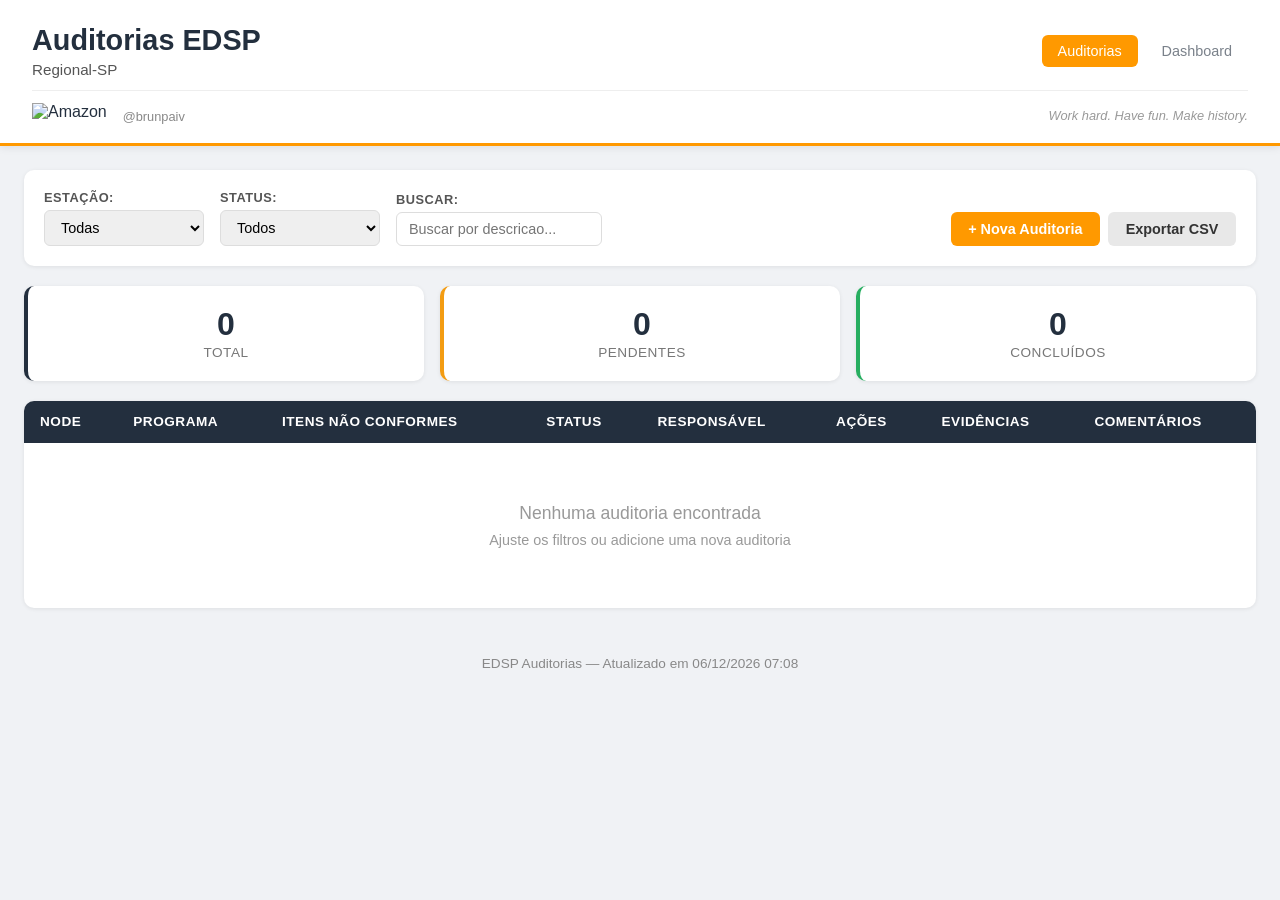
==== index.html @ c2c9c673 "Add files via upload" ====
<!DOCTYPE html>
<html lang="pt-BR">
<head>
    <meta charset="UTF-8">
    <meta name="viewport" content="width=device-width, initial-scale=1.0">
    <title>Auditorias EDSP</title>
    <link rel="stylesheet" href="styles.css">
</head>
<body>
    <header>
        <div class="header-content">
            <div class="header-top">
                <div>
                    <h1>Auditorias EDSP</h1>
                    <p class="subtitle">Regional-SP</p>
                </div>
                <nav class="nav-menu">
                    <a href="index.html" class="nav-link active">Auditorias</a>
                    <a href="dashboard.html" class="nav-link">Dashboard</a>
                </nav>
            </div>
            <div class="header-bottom">
                <img src="https://upload.wikimedia.org/wikipedia/commons/a/a9/Amazon_logo.svg" alt="Amazon" class="amazon-logo">
                <p class="author">@brunpaiv</p>
                <p class="slogan">Work hard. Have fun. Make history.</p>
            </div>
        </div>
    </header>

    <main>
        <!-- Filtros -->
        <section class="filters">
            <div class="filter-group">
                <label for="filter-node">Estação:</label>
                <select id="filter-node">
                    <option value="">Todas</option>
                </select>
            </div>
            <div class="filter-group">
                <label for="filter-status">Status:</label>
                <select id="filter-status">
                    <option value="">Todos</option>
                    <option value="Pendente">Pendente</option>
                    <option value="Concluido">Concluído</option>
                </select>
            </div>
            <div class="filter-group">
                <label for="filter-search">Buscar:</label>
                <input type="text" id="filter-search" placeholder="Buscar por descricao...">
            </div>
            <div class="filter-actions">
                <button id="btn-add" class="btn btn-primary">+ Nova Auditoria</button>
                <button id="btn-export" class="btn btn-secondary">Exportar CSV</button>
            </div>
        </section>

        <!-- Contadores -->
        <section class="counters">
            <div class="counter-card">
                <span class="counter-value" id="total-count">0</span>
                <span class="counter-label">Total</span>
            </div>
            <div class="counter-card counter-pending">
                <span class="counter-value" id="pending-count">0</span>
                <span class="counter-label">Pendentes</span>
            </div>
            <div class="counter-card counter-done">
                <span class="counter-value" id="done-count">0</span>
                <span class="counter-label">Conclu&#237;dos</span>
            </div>
        </section>

        <!-- Tabela -->
        <section class="table-container">
            <table id="audit-table">
                <thead>
                    <tr>
                        <th>Node</th>
                        <th>Programa</th>
                        <th>Itens Não Conformes</th>
                        <th>Status</th>
                        <th>Responsável</th>
                        <th>Ações</th>
                        <th>Evidências</th>
                        <th>Comentários</th>
                    </tr>
                </thead>
                <tbody id="audit-tbody">
                </tbody>
            </table>
        </section>
    </main>

    <!-- Modal de Adicionar/Editar -->
    <div id="modal" class="modal hidden">
        <div class="modal-content">
            <div class="modal-header">
                <h2 id="modal-title">Nova Auditoria</h2>
                <button id="modal-close" class="btn-close">&times;</button>
            </div>
            <form id="audit-form">
                <div class="form-row">
                    <div class="form-group">
                        <label for="input-node">Node (Estação)</label>
                        <input type="text" id="input-node" required placeholder="Ex: SBU9">
                    </div>
                    <div class="form-group">
                        <label for="input-programa">Programa</label>
                        <input type="text" id="input-programa" value="EDSP" required>
                    </div>
                    <div class="form-group">
                        <label for="input-item">Item</label>
                        <input type="number" id="input-item" required placeholder="Ex: 1">
                    </div>
                </div>
                <div class="form-group">
                    <label for="input-descricao">Itens Não Conformes</label>
                    <textarea id="input-descricao" rows="3" required placeholder="Descreva a não conformidade..."></textarea>
                </div>
                <div class="form-row">
                    <div class="form-group">
                        <label for="input-status">Status</label>
                        <select id="input-status" required>
                            <option value="Pendente">Pendente</option>
                            <option value="Concluido">Concluído</option>
                        </select>
                    </div>
                    <div class="form-group">
                        <label for="input-responsavel">Responsável</label>
                        <input type="text" id="input-responsavel" placeholder="Nome do responsável">
                    </div>
                </div>
                <div class="form-group">
                    <label for="input-comentarios">Comentários</label>
                    <textarea id="input-comentarios" rows="2" placeholder="Ação tomada ou observação..."></textarea>
                </div>
                <div class="evidence-group">
                    <label>Evidências</label>
                    <div class="evidence-upload" id="evidence-drop" onclick="document.getElementById('input-evidence').click()">
                        <div class="upload-icon">📷</div>
                        <div class="upload-text">Clique ou arraste fotos aqui</div>
                        <input type="file" id="input-evidence" multiple accept="image/*">
                    </div>
                    <div class="evidence-list" id="evidence-list"></div>
                </div>
                <div class="form-actions">
                    <button type="button" id="btn-cancel" class="btn btn-secondary">Cancelar</button>
                    <button type="submit" class="btn btn-primary">Salvar</button>
                </div>
            </form>
        </div>
    </div>

    <footer>
        <p>EDSP Auditorias &mdash; Atualizado em <span id="last-update"></span></p>
    </footer>

    <script src="app.js"></script>
</body>
</html>
---- styles.css ----
* {
    margin: 0;
    padding: 0;
    box-sizing: border-box;
}

body {
    font-family: 'Segoe UI', Tahoma, Geneva, Verdana, sans-serif;
    background: #f0f2f5;
    color: #1a1a2e;
    min-height: 100vh;
}

/* Header */
header {
    background: #ffffff;
    color: #232f3e;
    padding: 1.5rem 2rem 1rem;
    box-shadow: 0 2px 8px rgba(0, 0, 0, 0.08);
    border-bottom: 3px solid #ff9900;
}

.header-top {
    display: flex;
    justify-content: space-between;
    align-items: center;
}

.header-bottom {
    display: flex;
    align-items: center;
    gap: 1rem;
    margin-top: 0.75rem;
    padding-top: 0.75rem;
    border-top: 1px solid #eee;
}

.amazon-logo {
    height: 24px;
    width: auto;
}

.header-content h1 {
    font-size: 1.8rem;
    font-weight: 700;
    color: #232f3e;
    margin-bottom: 0.25rem;
}

.header-content .subtitle {
    font-size: 0.95rem;
    color: #555;
    font-weight: 400;
}

.header-content .slogan {
    font-size: 0.8rem;
    color: #999;
    font-style: italic;
    margin-left: auto;
}

.header-content .author {
    font-size: 0.8rem;
    color: #555;
    color: #888;
    margin-top: 0.15rem;
}

/* Navigation */
.nav-menu {
    display: flex;
    gap: 0.5rem;
}

.nav-link {
    color: #232f3e;
    text-decoration: none;
    padding: 0.5rem 1rem;
    border-radius: 6px;
    font-size: 0.9rem;
    font-weight: 500;
    transition: all 0.2s;
    opacity: 0.6;
}

.nav-link:hover {
    opacity: 1;
    background: #f0f2f5;
}

.nav-link.active {
    opacity: 1;
    background: #ff9900;
    color: white;
}

/* Main */
main {
    max-width: 1400px;
    margin: 0 auto;
    padding: 1.5rem;
}

/* Filters */
.filters {
    background: white;
    border-radius: 10px;
    padding: 1.25rem;
    display: flex;
    flex-wrap: wrap;
    gap: 1rem;
    align-items: flex-end;
    box-shadow: 0 1px 4px rgba(0, 0, 0, 0.08);
    margin-bottom: 1.25rem;
}

.filter-group {
    display: flex;
    flex-direction: column;
    gap: 0.3rem;
}

.filter-group label {
    font-size: 0.8rem;
    font-weight: 600;
    color: #555;
    text-transform: uppercase;
    letter-spacing: 0.5px;
}

.filter-group select,
.filter-group input {
    padding: 0.5rem 0.75rem;
    border: 1px solid #ddd;
    border-radius: 6px;
    font-size: 0.9rem;
    min-width: 160px;
    transition: border-color 0.2s;
}

.filter-group select:focus,
.filter-group input:focus {
    outline: none;
    border-color: #ff9900;
    box-shadow: 0 0 0 2px rgba(255, 153, 0, 0.15);
}

.filter-actions {
    margin-left: auto;
    display: flex;
    gap: 0.5rem;
    align-items: flex-end;
}

/* Buttons */
.btn {
    padding: 0.55rem 1.1rem;
    border: none;
    border-radius: 6px;
    font-size: 0.9rem;
    font-weight: 600;
    cursor: pointer;
    transition: all 0.2s;
    text-decoration: none;
    display: inline-flex;
    align-items: center;
    gap: 0.3rem;
}

.btn-primary {
    background: #ff9900;
    color: white;
}

.btn-primary:hover {
    background: #e68a00;
    transform: translateY(-1px);
    box-shadow: 0 2px 6px rgba(255, 153, 0, 0.3);
}

.btn-secondary {
    background: #e8e8e8;
    color: #333;
}

.btn-secondary:hover {
    background: #d5d5d5;
}

.btn-danger {
    background: #e74c3c;
    color: white;
    padding: 0.35rem 0.6rem;
    font-size: 0.8rem;
}

.btn-danger:hover {
    background: #c0392b;
}

.btn-edit {
    background: #3498db;
    color: white;
    padding: 0.35rem 0.6rem;
    font-size: 0.8rem;
}

.btn-edit:hover {
    background: #2980b9;
}

/* Counters */
.counters {
    display: grid;
    grid-template-columns: repeat(auto-fit, minmax(150px, 1fr));
    gap: 1rem;
    margin-bottom: 1.25rem;
}

.counter-card {
    background: white;
    border-radius: 10px;
    padding: 1.25rem;
    text-align: center;
    box-shadow: 0 1px 4px rgba(0, 0, 0, 0.08);
    border-left: 4px solid #232f3e;
}

.counter-card.counter-pending {
    border-left-color: #f39c12;
}

.counter-card.counter-done {
    border-left-color: #27ae60;
}

.counter-value {
    display: block;
    font-size: 2rem;
    font-weight: 700;
    color: #232f3e;
}

.counter-label {
    font-size: 0.85rem;
    color: #777;
    text-transform: uppercase;
    letter-spacing: 0.5px;
}

/* Table */
.table-container {
    background: white;
    border-radius: 10px;
    overflow: hidden;
    box-shadow: 0 1px 4px rgba(0, 0, 0, 0.08);
}

table {
    width: 100%;
    border-collapse: collapse;
}

thead {
    background: #232f3e;
    color: white;
}

th {
    padding: 0.85rem 1rem;
    text-align: left;
    font-size: 0.85rem;
    font-weight: 600;
    text-transform: uppercase;
    letter-spacing: 0.5px;
}

td {
    padding: 0.75rem 1rem;
    border-bottom: 1px solid #eee;
    font-size: 0.9rem;
    vertical-align: top;
}

tr:hover {
    background: #f8f9fa;
}

tr:last-child td {
    border-bottom: none;
}

/* Status badges */
.status-badge {
    display: inline-block;
    padding: 0.25rem 0.65rem;
    border-radius: 20px;
    font-size: 0.8rem;
    font-weight: 600;
    text-transform: uppercase;
    letter-spacing: 0.3px;
}

.status-concluido {
    background: #d4edda;
    color: #155724;
}

.status-pendente {
    background: #fff3cd;
    color: #856404;
}

/* Action buttons in table */
.action-buttons {
    display: flex;
    gap: 0.35rem;
    flex-wrap: nowrap;
}

/* Evidence cell in table */
.evidence-cell {
    display: flex;
    align-items: center;
    gap: 0.3rem;
    flex-wrap: wrap;
}

.evidence-thumb {
    width: 36px;
    height: 36px;
    object-fit: cover;
    border-radius: 4px;
    cursor: pointer;
    border: 1px solid #ddd;
    transition: transform 0.2s;
}

.evidence-thumb:hover {
    transform: scale(1.3);
    z-index: 10;
    box-shadow: 0 2px 8px rgba(0,0,0,0.2);
}

.btn-upload-evidence {
    display: inline-flex;
    align-items: center;
    justify-content: center;
    width: 36px;
    height: 36px;
    border-radius: 4px;
    border: 1px dashed #ccc;
    cursor: pointer;
    font-size: 1.1rem;
    transition: all 0.2s;
    background: #fafafa;
}

.btn-upload-evidence:hover {
    border-color: #ff9900;
    background: #fff8ed;
}

/* Modal */
.modal {
    position: fixed;
    top: 0;
    left: 0;
    width: 100%;
    height: 100%;
    background: rgba(0, 0, 0, 0.5);
    display: flex;
    align-items: center;
    justify-content: center;
    z-index: 1000;
    backdrop-filter: blur(3px);
}

.modal.hidden {
    display: none;
}

.modal-content {
    background: white;
    border-radius: 12px;
    width: 90%;
    max-width: 600px;
    max-height: 90vh;
    overflow-y: auto;
    box-shadow: 0 20px 60px rgba(0, 0, 0, 0.3);
}

.modal-header {
    display: flex;
    justify-content: space-between;
    align-items: center;
    padding: 1.25rem 1.5rem;
    border-bottom: 1px solid #eee;
}

.modal-header h2 {
    font-size: 1.2rem;
    color: #232f3e;
}

.btn-close {
    background: none;
    border: none;
    font-size: 1.5rem;
    cursor: pointer;
    color: #999;
    padding: 0.25rem 0.5rem;
    border-radius: 4px;
    transition: all 0.2s;
}

.btn-close:hover {
    background: #f0f0f0;
    color: #333;
}

/* Form */
#audit-form {
    padding: 1.5rem;
}

.form-row {
    display: grid;
    grid-template-columns: repeat(auto-fit, minmax(140px, 1fr));
    gap: 1rem;
}

.form-group {
    margin-bottom: 1rem;
}

.form-group label {
    display: block;
    font-size: 0.85rem;
    font-weight: 600;
    color: #444;
    margin-bottom: 0.3rem;
}

.form-group input,
.form-group select,
.form-group textarea {
    width: 100%;
    padding: 0.6rem 0.75rem;
    border: 1px solid #ddd;
    border-radius: 6px;
    font-size: 0.9rem;
    font-family: inherit;
    transition: border-color 0.2s;
}

.form-group input:focus,
.form-group select:focus,
.form-group textarea:focus {
    outline: none;
    border-color: #ff9900;
    box-shadow: 0 0 0 2px rgba(255, 153, 0, 0.15);
}

.form-actions {
    display: flex;
    justify-content: flex-end;
    gap: 0.75rem;
    margin-top: 0.5rem;
    padding-top: 1rem;
    border-top: 1px solid #eee;
}

/* Footer */
footer {
    text-align: center;
    padding: 1.5rem;
    color: #888;
    font-size: 0.85rem;
}

/* Charts */
.charts-grid {
    display: grid;
    grid-template-columns: repeat(auto-fit, minmax(400px, 1fr));
    gap: 1.25rem;
    margin-bottom: 1.25rem;
}

.chart-card {
    background: white;
    border-radius: 10px;
    padding: 1.25rem;
    box-shadow: 0 1px 4px rgba(0, 0, 0, 0.08);
}

.chart-title {
    font-size: 1rem;
    font-weight: 600;
    color: #232f3e;
    margin-bottom: 1rem;
}

.chart-container {
    position: relative;
    height: 280px;
}

.chart-container.chart-small {
    height: 240px;
    max-width: 300px;
    margin: 0 auto;
}

.counter-card.counter-rate {
    border-left-color: #3498db;
}

/* Empty state */
.empty-state {
    text-align: center;
    padding: 3rem 1rem;
    color: #999;
}

.empty-state p {
    font-size: 1.1rem;
    margin-bottom: 0.5rem;
}

/* Evidence upload */
.evidence-group {
    margin-bottom: 1rem;
}

.evidence-group label {
    display: block;
    font-size: 0.85rem;
    font-weight: 600;
    color: #444;
    margin-bottom: 0.3rem;
}

.evidence-upload {
    border: 2px dashed #ddd;
    border-radius: 8px;
    padding: 1rem;
    text-align: center;
    cursor: pointer;
    transition: all 0.2s;
}

.evidence-upload:hover {
    border-color: #ff9900;
    background: #fff8ed;
}

.evidence-upload input[type="file"] {
    display: none;
}

.evidence-upload .upload-text {
    color: #888;
    font-size: 0.85rem;
}

.evidence-upload .upload-icon {
    font-size: 1.5rem;
    margin-bottom: 0.3rem;
}

.evidence-list {
    margin-top: 0.5rem;
    display: flex;
    flex-wrap: wrap;
    gap: 0.5rem;
}

.evidence-item {
    display: inline-flex;
    align-items: center;
    gap: 0.3rem;
    background: #f0f2f5;
    padding: 0.25rem 0.5rem;
    border-radius: 4px;
    font-size: 0.8rem;
    color: #555;
}

.evidence-item img {
    width: 40px;
    height: 40px;
    object-fit: cover;
    border-radius: 4px;
}

.evidence-item .remove-evidence {
    cursor: pointer;
    color: #e74c3c;
    font-weight: bold;
}

/* Responsive */
@media (max-width: 768px) {
    header {
        padding: 1rem;
    }

    .header-content h1 {
        font-size: 1.4rem;
    }

    main {
        padding: 1rem;
    }

    .filters {
        flex-direction: column;
        align-items: stretch;
    }

    .filter-group select,
    .filter-group input {
        min-width: auto;
        width: 100%;
    }

    .filter-actions {
        margin-left: 0;
        justify-content: stretch;
    }

    .filter-actions .btn {
        flex: 1;
        justify-content: center;
    }

    .table-container {
        overflow-x: auto;
    }

    table {
        min-width: 700px;
    }

    .counters {
        grid-template-columns: 1fr 1fr 1fr;
    }
}

@media (max-width: 480px) {
    .counters {
        grid-template-columns: 1fr;
    }
}
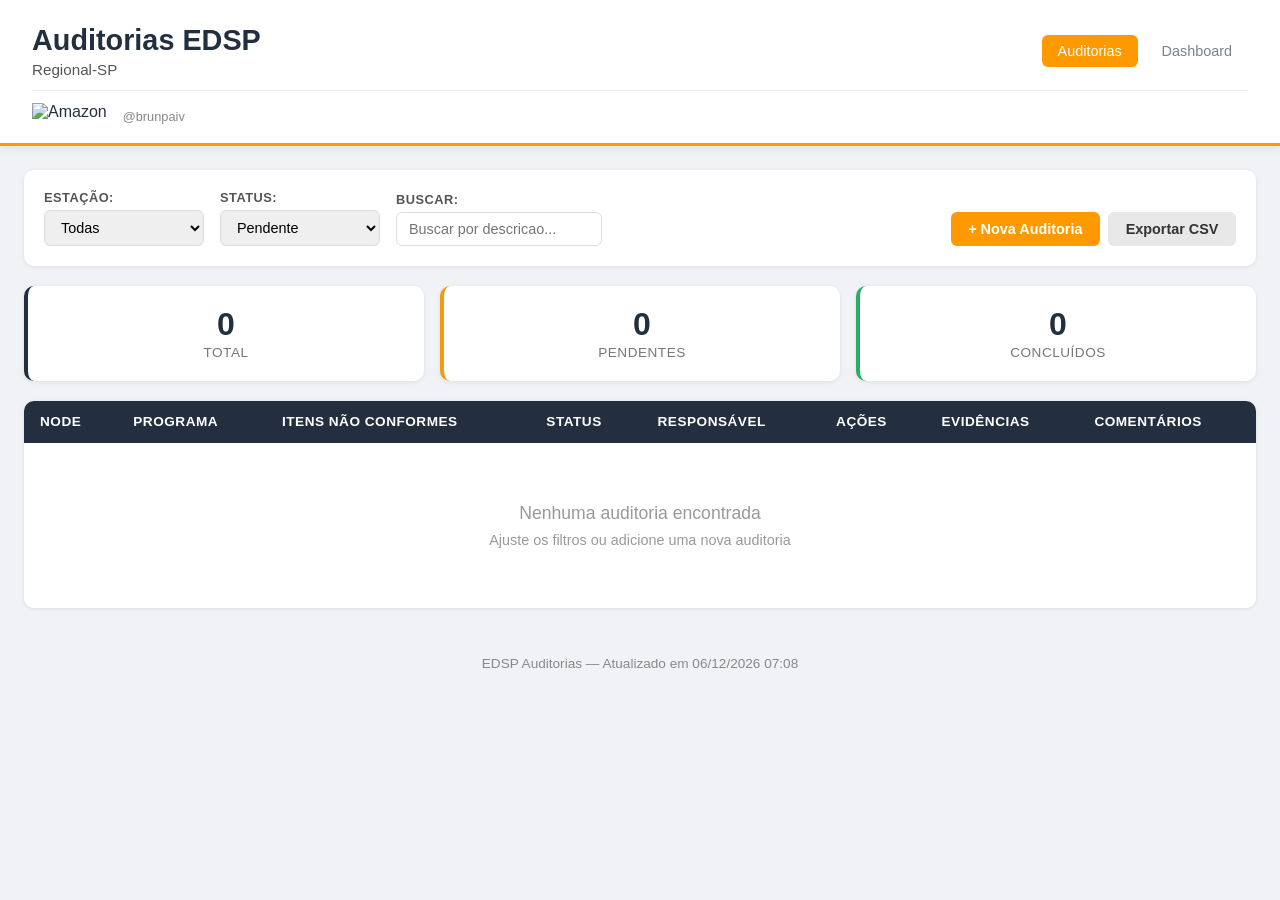
==== commit 9adfbd67: "Add files via upload" ====
--- a/index.html
+++ b/index.html
@@ -22,7 +22,6 @@
             <div class="header-bottom">
                 <img src="https://upload.wikimedia.org/wikipedia/commons/a/a9/Amazon_logo.svg" alt="Amazon" class="amazon-logo">
                 <p class="author">@brunpaiv</p>
-                <p class="slogan">Work hard. Have fun. Make history.</p>
             </div>
         </div>
     </header>
--- a/styles.css
+++ b/styles.css
@@ -316,7 +316,82 @@
 .action-buttons {
     display: flex;
     gap: 0.35rem;
-    flex-wrap: nowrap;
+    flex-wrap: wrap;
+}
+
+.btn-done {
+    background: #27ae60;
+    color: white;
+    padding: 0.35rem 0.6rem;
+    font-size: 0.75rem;
+}
+
+.btn-done:hover {
+    background: #219a52;
+}
+
+.btn-pending {
+    background: #f39c12;
+    color: white;
+    padding: 0.35rem 0.6rem;
+    font-size: 0.75rem;
+}
+
+.btn-pending:hover {
+    background: #d68910;
+}
+
+/* Inline editable inputs */
+.inline-input {
+    width: 100%;
+    min-width: 100px;
+    padding: 0.35rem 0.5rem;
+    border: 1px solid #e0e0e0;
+    border-radius: 4px;
+    font-size: 0.85rem;
+    font-family: inherit;
+    background: #fafafa;
+    transition: border-color 0.2s;
+}
+
+.inline-input:focus {
+    outline: none;
+    border-color: #ff9900;
+    background: white;
+    box-shadow: 0 0 0 2px rgba(255, 153, 0, 0.1);
+}
+
+.inline-select {
+    padding: 0.35rem 0.5rem;
+    border: 1px solid #e0e0e0;
+    border-radius: 4px;
+    font-size: 0.85rem;
+    font-family: inherit;
+    background: #fafafa;
+    cursor: pointer;
+}
+
+.inline-select:focus {
+    outline: none;
+    border-color: #ff9900;
+}
+
+.editable-cell {
+    min-width: 80px;
+    padding: 0.5rem;
+    cursor: text;
+    border-radius: 4px;
+    transition: background 0.2s;
+}
+
+.editable-cell:hover {
+    background: #f8f8f8;
+}
+
+.editable-cell:focus {
+    outline: none;
+    background: #fff8ed;
+    box-shadow: inset 0 0 0 1px #ff9900;
 }
 
 /* Evidence cell in table */
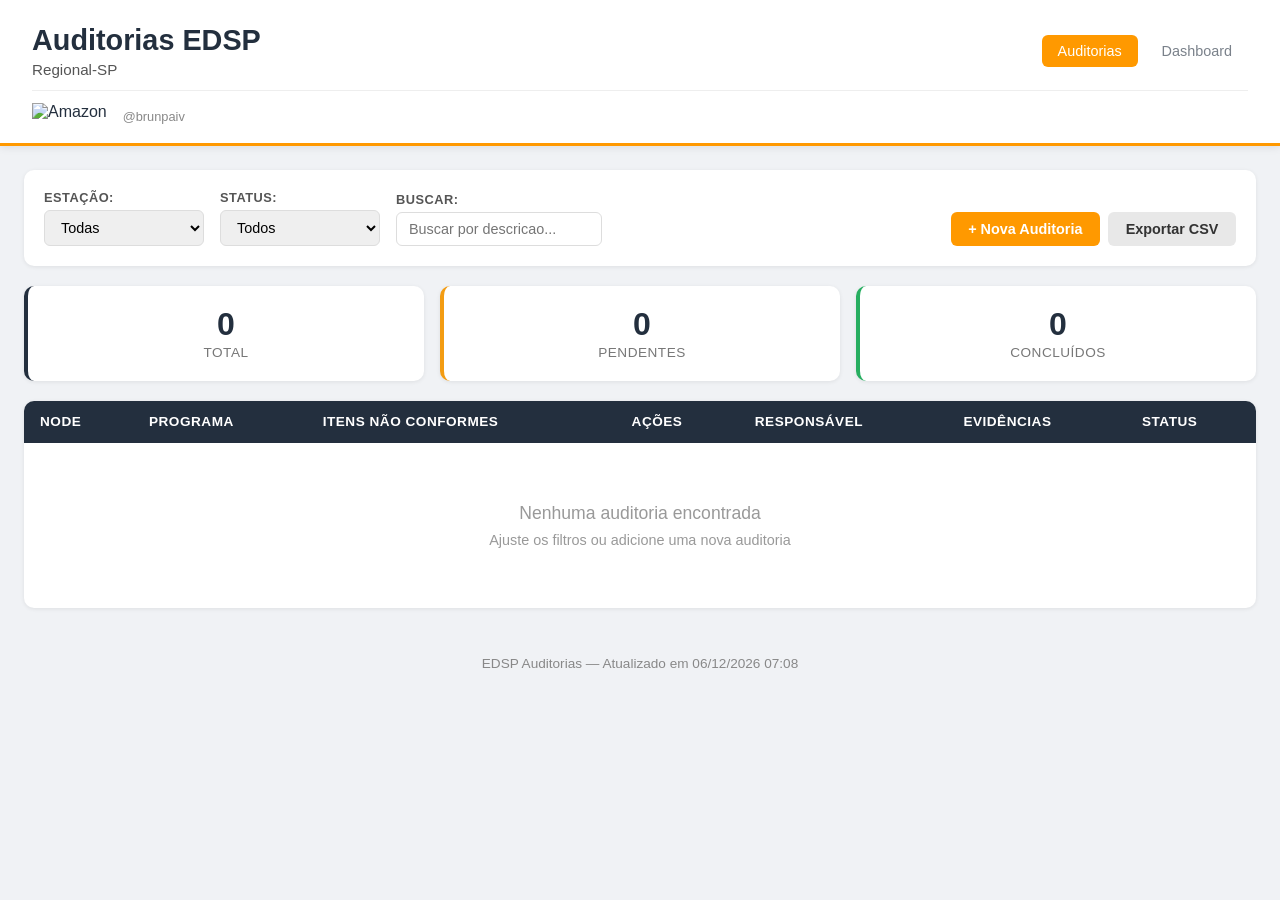
==== commit 38b4793e: "Add files via upload" ====
--- a/index.html
+++ b/index.html
@@ -77,11 +77,10 @@
                         <th>Node</th>
                         <th>Programa</th>
                         <th>Itens Não Conformes</th>
+                        <th>Ações</th>
+                        <th>Responsável</th>
+                        <th>Evidências</th>
                         <th>Status</th>
-                        <th>Responsável</th>
-                        <th>Ações</th>
-                        <th>Evidências</th>
-                        <th>Comentários</th>
                     </tr>
                 </thead>
                 <tbody id="audit-tbody">
--- a/styles.css
+++ b/styles.css
@@ -369,11 +369,24 @@
     font-family: inherit;
     background: #fafafa;
     cursor: pointer;
+    font-weight: 600;
 }
 
 .inline-select:focus {
     outline: none;
     border-color: #ff9900;
+}
+
+.select-pendente {
+    background: #fff3cd;
+    color: #856404;
+    border-color: #f39c12;
+}
+
+.select-concluido {
+    background: #d4edda;
+    color: #155724;
+    border-color: #27ae60;
 }
 
 .editable-cell {
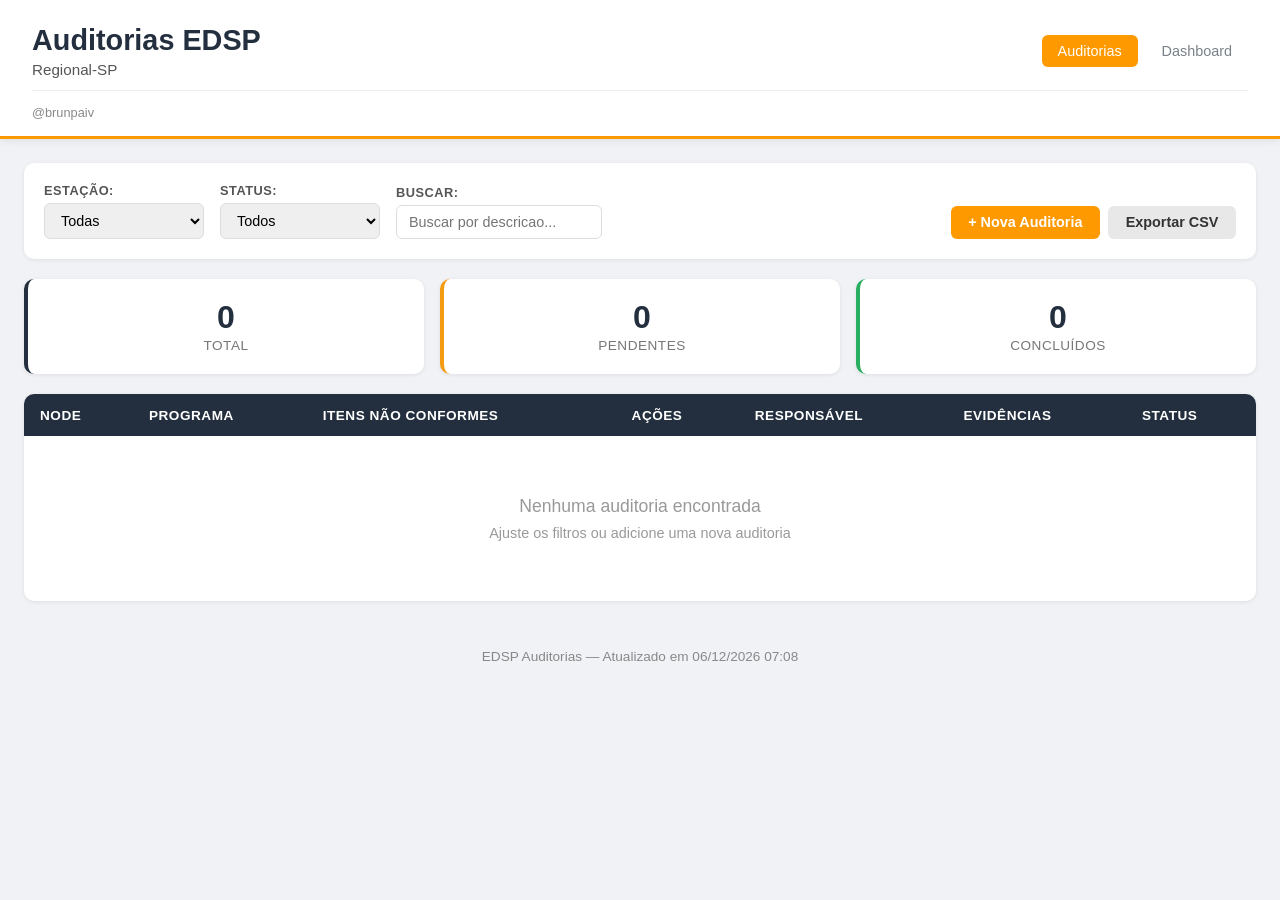
==== commit d76a0be3: "Add files via upload" ====
--- a/index.html
+++ b/index.html
@@ -20,7 +20,6 @@
                 </nav>
             </div>
             <div class="header-bottom">
-                <img src="https://upload.wikimedia.org/wikipedia/commons/a/a9/Amazon_logo.svg" alt="Amazon" class="amazon-logo">
                 <p class="author">@brunpaiv</p>
             </div>
         </div>
--- a/styles.css
+++ b/styles.css
@@ -605,6 +605,30 @@
     border-left-color: #3498db;
 }
 
+/* Rate badges */
+.rate-badge {
+    display: inline-block;
+    padding: 0.25rem 0.65rem;
+    border-radius: 20px;
+    font-size: 0.8rem;
+    font-weight: 600;
+}
+
+.rate-green {
+    background: #d4edda;
+    color: #155724;
+}
+
+.rate-yellow {
+    background: #fff3cd;
+    color: #856404;
+}
+
+.rate-red {
+    background: #f8d7da;
+    color: #721c24;
+}
+
 /* Empty state */
 .empty-state {
     text-align: center;
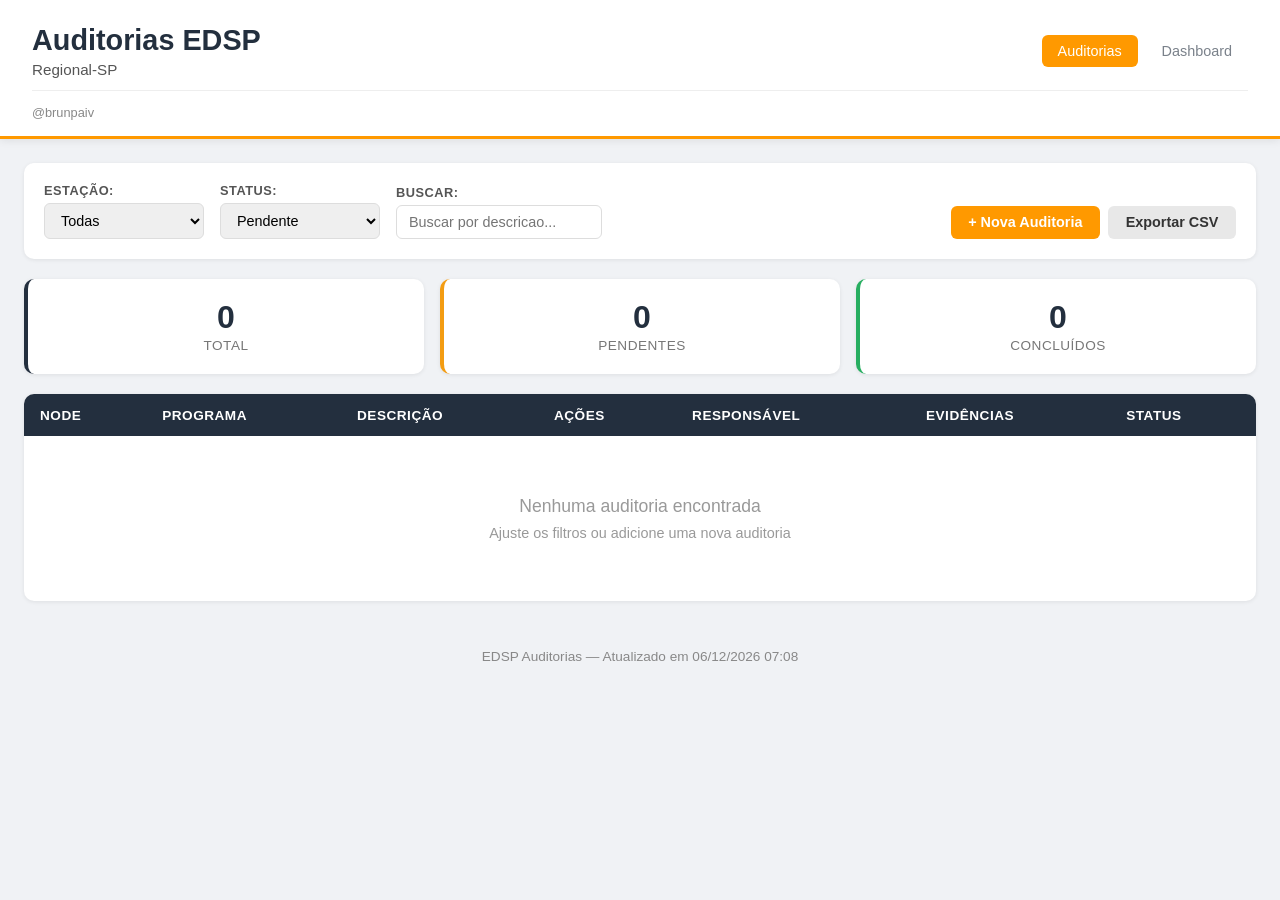
==== commit 3455fb0f: "Add files via upload" ====
--- a/index.html
+++ b/index.html
@@ -75,7 +75,7 @@
                     <tr>
                         <th>Node</th>
                         <th>Programa</th>
-                        <th>Itens Não Conformes</th>
+                        <th>Descrição</th>
                         <th>Ações</th>
                         <th>Responsável</th>
                         <th>Evidências</th>
--- a/styles.css
+++ b/styles.css
@@ -287,6 +287,10 @@
     background: #f8f9fa;
 }
 
+thead tr:hover {
+    background: #232f3e;
+}
+
 tr:last-child td {
     border-bottom: none;
 }
@@ -431,6 +435,35 @@
     box-shadow: 0 2px 8px rgba(0,0,0,0.2);
 }
 
+.evidence-wrapper {
+    position: relative;
+    display: inline-block;
+}
+
+.evidence-remove {
+    position: absolute;
+    top: -6px;
+    right: -6px;
+    background: #e74c3c;
+    color: white;
+    width: 16px;
+    height: 16px;
+    border-radius: 50%;
+    font-size: 10px;
+    font-weight: bold;
+    display: flex;
+    align-items: center;
+    justify-content: center;
+    cursor: pointer;
+    line-height: 1;
+    box-shadow: 0 1px 3px rgba(0,0,0,0.3);
+}
+
+.evidence-remove:hover {
+    background: #c0392b;
+    transform: scale(1.2);
+}
+
 .btn-upload-evidence {
     display: inline-flex;
     align-items: center;
@@ -629,6 +662,54 @@
     color: #721c24;
 }
 
+/* Progress bar */
+.progress-bar-container {
+    position: relative;
+    width: 100%;
+    min-width: 120px;
+    height: 24px;
+    background: #e9ecef;
+    border-radius: 12px;
+    overflow: hidden;
+}
+
+.progress-bar-fill {
+    height: 100%;
+    border-radius: 12px;
+    transition: width 0.5s ease;
+    background-image: linear-gradient(
+        45deg,
+        rgba(255,255,255,0.25) 25%,
+        transparent 25%,
+        transparent 50%,
+        rgba(255,255,255,0.25) 50%,
+        rgba(255,255,255,0.25) 75%,
+        transparent 75%,
+        transparent
+    );
+    background-size: 20px 20px;
+    animation: progress-stripes 1s linear infinite;
+}
+
+@keyframes progress-stripes {
+    0% { background-position: 20px 0; }
+    100% { background-position: 0 0; }
+}
+
+.progress-bar-text {
+    position: absolute;
+    top: 0;
+    left: 0;
+    right: 0;
+    bottom: 0;
+    display: flex;
+    align-items: center;
+    justify-content: center;
+    font-size: 0.75rem;
+    font-weight: 700;
+    color: #333;
+}
+
 /* Empty state */
 .empty-state {
     text-align: center;
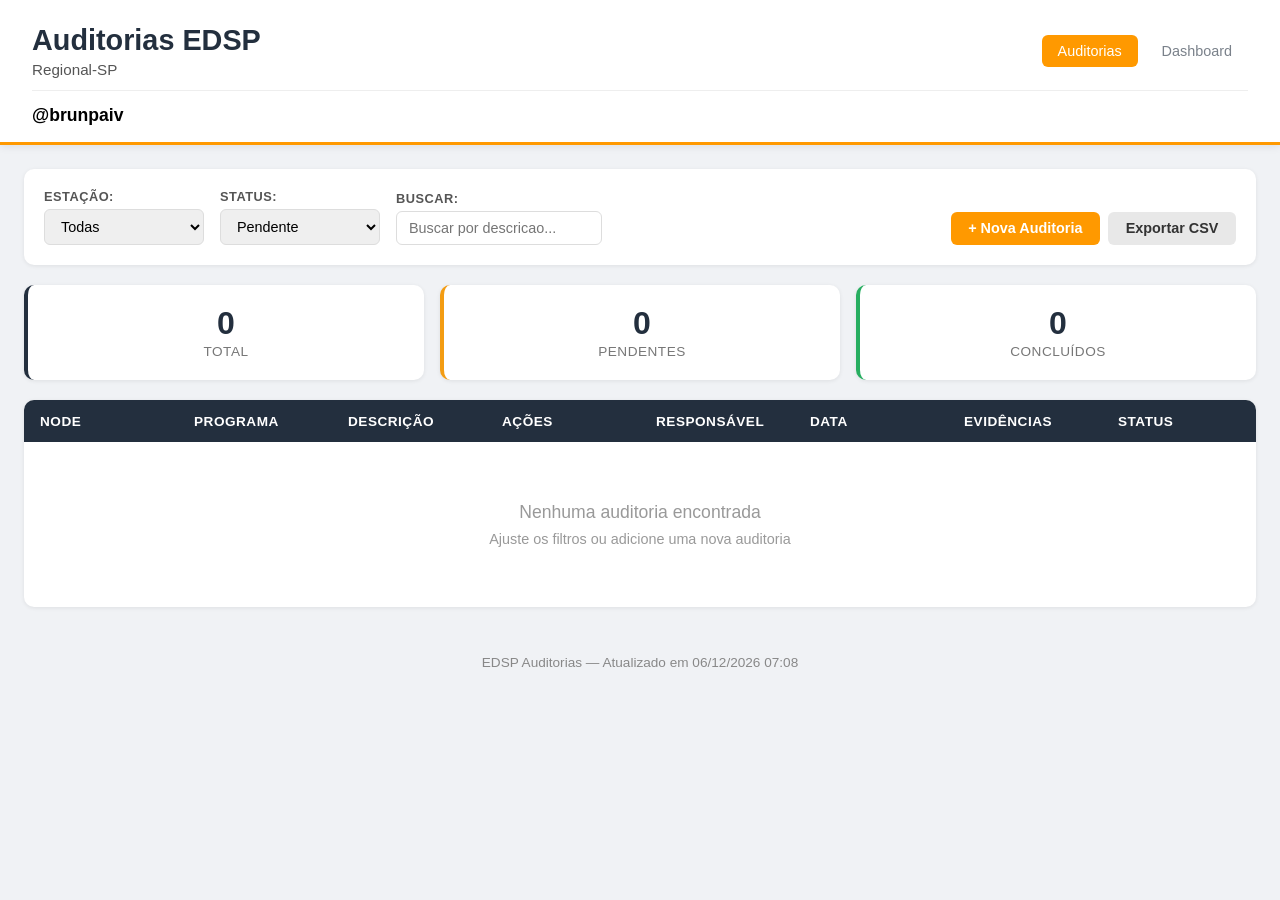
==== commit d96e792a: "Add files via upload" ====
--- a/index.html
+++ b/index.html
@@ -78,6 +78,7 @@
                         <th>Descrição</th>
                         <th>Ações</th>
                         <th>Responsável</th>
+                        <th>Data</th>
                         <th>Evidências</th>
                         <th>Status</th>
                     </tr>
--- a/styles.css
+++ b/styles.css
@@ -61,9 +61,9 @@
 }
 
 .header-content .author {
-    font-size: 0.8rem;
-    color: #555;
-    color: #888;
+    font-size: 1.1rem;
+    color: #000000;
+    font-weight: 600;
     margin-top: 0.15rem;
 }
 
@@ -260,6 +260,7 @@
 table {
     width: 100%;
     border-collapse: collapse;
+    table-layout: fixed;
 }
 
 thead {
@@ -281,6 +282,8 @@
     border-bottom: 1px solid #eee;
     font-size: 0.9rem;
     vertical-align: top;
+    word-wrap: break-word;
+    overflow-wrap: break-word;
 }
 
 tr:hover {
@@ -395,10 +398,14 @@
 
 .editable-cell {
     min-width: 80px;
+    max-width: 200px;
     padding: 0.5rem;
     cursor: text;
     border-radius: 4px;
     transition: background 0.2s;
+    word-wrap: break-word;
+    overflow-wrap: break-word;
+    white-space: pre-wrap;
 }
 
 .editable-cell:hover {
@@ -625,7 +632,7 @@
 
 .chart-container {
     position: relative;
-    height: 280px;
+    height: 380px;
 }
 
 .chart-container.chart-small {
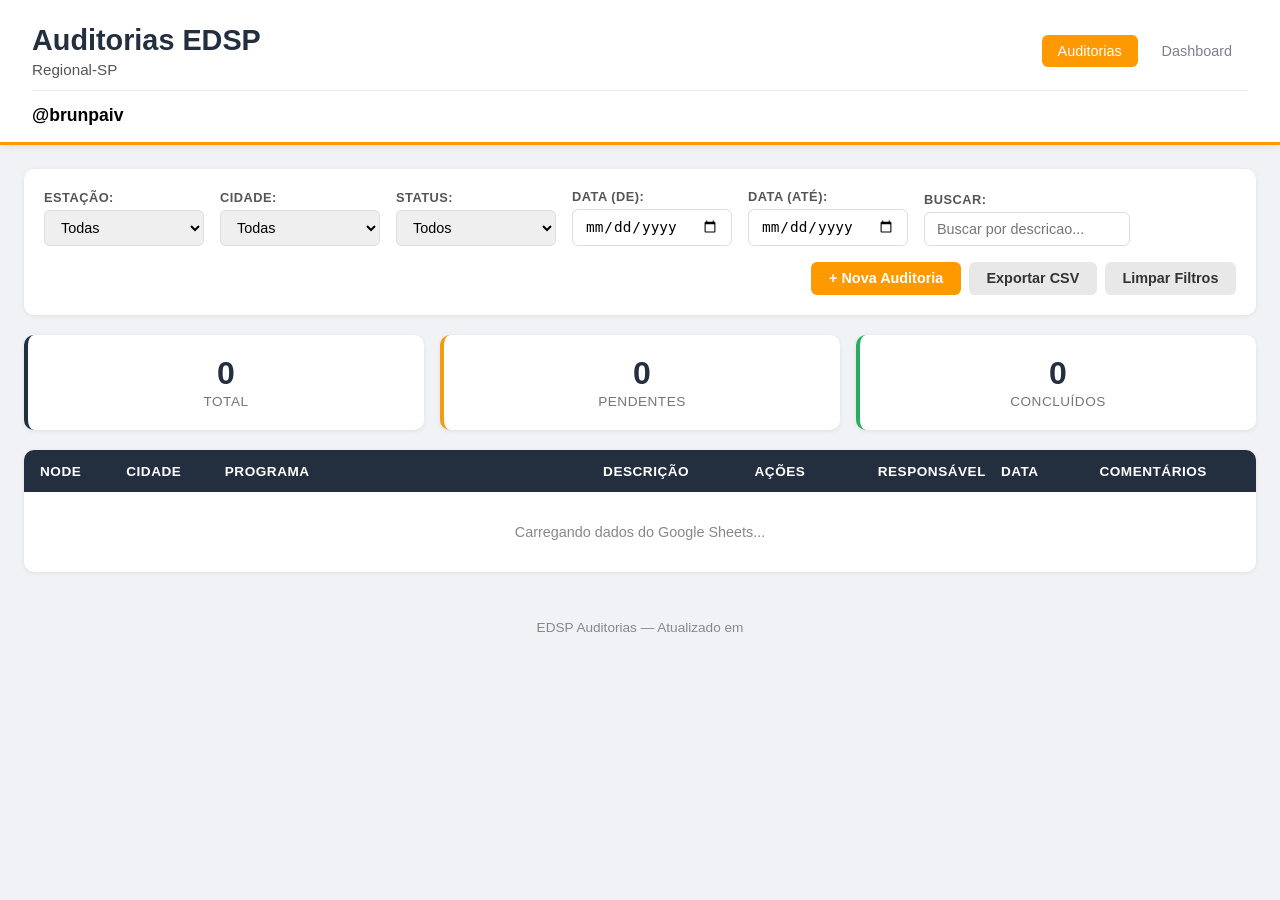
==== commit 04694dbe: "Add files via upload" ====
--- a/index.html
+++ b/index.html
@@ -35,6 +35,12 @@
                 </select>
             </div>
             <div class="filter-group">
+                <label for="filter-cidade">Cidade:</label>
+                <select id="filter-cidade">
+                    <option value="">Todas</option>
+                </select>
+            </div>
+            <div class="filter-group">
                 <label for="filter-status">Status:</label>
                 <select id="filter-status">
                     <option value="">Todos</option>
@@ -43,12 +49,21 @@
                 </select>
             </div>
             <div class="filter-group">
+                <label for="filter-date-start">Data (De):</label>
+                <input type="date" id="filter-date-start">
+            </div>
+            <div class="filter-group">
+                <label for="filter-date-end">Data (Até):</label>
+                <input type="date" id="filter-date-end">
+            </div>
+            <div class="filter-group">
                 <label for="filter-search">Buscar:</label>
                 <input type="text" id="filter-search" placeholder="Buscar por descricao...">
             </div>
             <div class="filter-actions">
                 <button id="btn-add" class="btn btn-primary">+ Nova Auditoria</button>
                 <button id="btn-export" class="btn btn-secondary">Exportar CSV</button>
+                <button id="btn-clear-filters" class="btn btn-secondary">Limpar Filtros</button>
             </div>
         </section>
 
@@ -74,11 +89,13 @@
                 <thead>
                     <tr>
                         <th>Node</th>
+                        <th>Cidade</th>
                         <th>Programa</th>
                         <th>Descrição</th>
                         <th>Ações</th>
                         <th>Responsável</th>
                         <th>Data</th>
+                        <th>Comentários</th>
                         <th>Evidências</th>
                         <th>Status</th>
                     </tr>
@@ -101,6 +118,10 @@
                     <div class="form-group">
                         <label for="input-node">Node (Estação)</label>
                         <input type="text" id="input-node" required placeholder="Ex: SBU9">
+                    </div>
+                    <div class="form-group">
+                        <label for="input-cidade">Cidade</label>
+                        <input type="text" id="input-cidade" placeholder="Ex: Sorocaba">
                     </div>
                     <div class="form-group">
                         <label for="input-programa">Programa</label>
@@ -129,8 +150,12 @@
                     </div>
                 </div>
                 <div class="form-group">
-                    <label for="input-comentarios">Comentários</label>
-                    <textarea id="input-comentarios" rows="2" placeholder="Ação tomada ou observação..."></textarea>
+                    <label for="input-comentarios">Ações</label>
+                    <textarea id="input-comentarios" rows="2" placeholder="Ação tomada..."></textarea>
+                </div>
+                <div class="form-group">
+                    <label for="input-observacoes">Comentários</label>
+                    <textarea id="input-observacoes" rows="2" placeholder="Observações adicionais..."></textarea>
                 </div>
                 <div class="evidence-group">
                     <label>Evidências</label>
--- a/styles.css
+++ b/styles.css
@@ -262,6 +262,18 @@
     border-collapse: collapse;
     table-layout: fixed;
 }
+
+/* Larguras das colunas */
+th:nth-child(1) { width: 7%; }
+th:nth-child(2) { width: 8%; }
+th:nth-child(3) { width: 28%; }
+th:nth-child(4) { width: 15%; text-align: center; }
+th:nth-child(5) { width: 10%; }
+th:nth-child(6) { width: 10%; }
+th:nth-child(7) { width: 8%; }
+th:nth-child(8) { width: 14%; }
+
+td:nth-child(4) { text-align: center; }
 
 thead {
     background: #232f3e;
@@ -406,6 +418,7 @@
     word-wrap: break-word;
     overflow-wrap: break-word;
     white-space: pre-wrap;
+    text-align: center;
 }
 
 .editable-cell:hover {
@@ -416,6 +429,25 @@
     outline: none;
     background: #fff8ed;
     box-shadow: inset 0 0 0 1px #ff9900;
+}
+
+/* Date colors */
+.date-green {
+    background: #d4edda;
+    color: #155724;
+    font-weight: 600;
+}
+
+.date-yellow {
+    background: #fff3cd;
+    color: #856404;
+    font-weight: 600;
+}
+
+.date-red {
+    background: #f8d7da;
+    color: #721c24;
+    font-weight: 600;
 }
 
 /* Evidence cell in table */
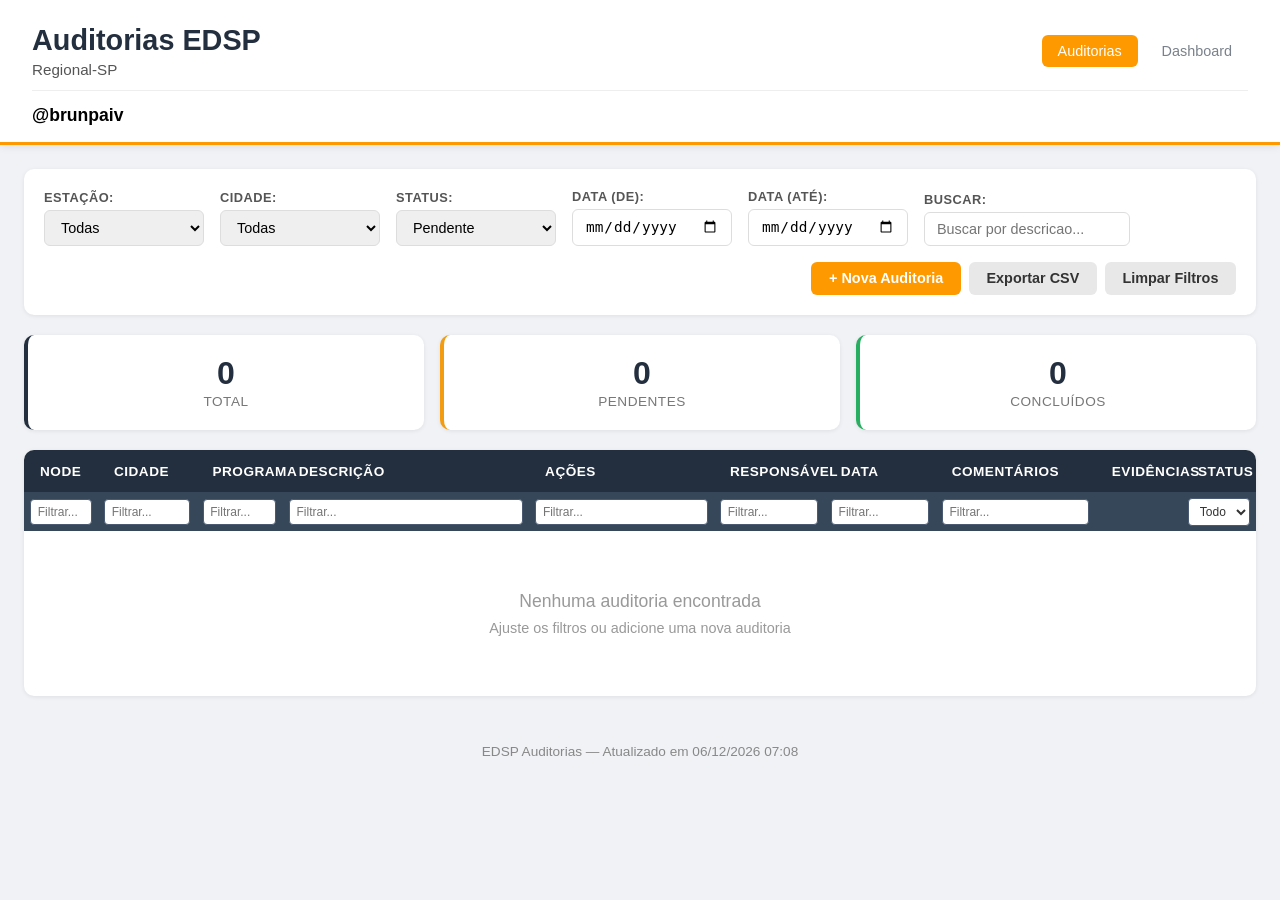
==== commit 07b00d46: "Add files via upload" ====
--- a/index.html
+++ b/index.html
@@ -99,6 +99,24 @@
                         <th>Evidências</th>
                         <th>Status</th>
                     </tr>
+                    <tr class="col-filter-row">
+                        <th><input type="text" class="col-filter" id="colf-node" placeholder="Filtrar..."></th>
+                        <th><input type="text" class="col-filter" id="colf-cidade" placeholder="Filtrar..."></th>
+                        <th><input type="text" class="col-filter" id="colf-programa" placeholder="Filtrar..."></th>
+                        <th><input type="text" class="col-filter" id="colf-descricao" placeholder="Filtrar..."></th>
+                        <th><input type="text" class="col-filter" id="colf-acoes" placeholder="Filtrar..."></th>
+                        <th><input type="text" class="col-filter" id="colf-responsavel" placeholder="Filtrar..."></th>
+                        <th><input type="text" class="col-filter" id="colf-data" placeholder="Filtrar..."></th>
+                        <th><input type="text" class="col-filter" id="colf-comentarios" placeholder="Filtrar..."></th>
+                        <th></th>
+                        <th>
+                            <select class="col-filter" id="colf-status">
+                                <option value="">Todos</option>
+                                <option value="Pendente">Pendente</option>
+                                <option value="Concluido">Concluído</option>
+                            </select>
+                        </th>
+                    </tr>
                 </thead>
                 <tbody id="audit-tbody">
                 </tbody>
--- a/styles.css
+++ b/styles.css
@@ -263,17 +263,45 @@
     table-layout: fixed;
 }
 
-/* Larguras das colunas */
-th:nth-child(1) { width: 7%; }
+/* Larguras das colunas (10 colunas) */
+/* 1=Node 2=Cidade 3=Programa 4=Descricao 5=Acoes 6=Responsavel 7=Data 8=Comentarios 9=Evidencias 10=Status */
+th:nth-child(1) { width: 6%; }
 th:nth-child(2) { width: 8%; }
-th:nth-child(3) { width: 28%; }
-th:nth-child(4) { width: 15%; text-align: center; }
-th:nth-child(5) { width: 10%; }
-th:nth-child(6) { width: 10%; }
-th:nth-child(7) { width: 8%; }
-th:nth-child(8) { width: 14%; }
-
-td:nth-child(4) { text-align: center; }
+th:nth-child(3) { width: 7%; }
+th:nth-child(4) { width: 20%; }
+th:nth-child(5) { width: 15%; }
+th:nth-child(6) { width: 9%; }
+th:nth-child(7) { width: 9%; }
+th:nth-child(8) { width: 13%; }
+th:nth-child(9) { width: 7%; }
+th:nth-child(10) { width: 6%; }
+
+td:nth-child(5) { text-align: center; }
+td:nth-child(6) { text-align: center; }
+td:nth-child(7) { text-align: center; }
+
+/* Filtros por coluna */
+.col-filter-row th {
+    background: #37475a;
+    padding: 0.35rem 0.4rem;
+}
+
+.col-filter {
+    width: 100%;
+    padding: 0.3rem 0.4rem;
+    border: 1px solid #4a5a70;
+    border-radius: 4px;
+    font-size: 0.75rem;
+    background: #fff;
+    color: #333;
+    box-sizing: border-box;
+}
+
+.col-filter:focus {
+    outline: none;
+    border-color: #ff9900;
+    box-shadow: 0 0 0 2px rgba(255,153,0,0.2);
+}
 
 thead {
     background: #232f3e;
